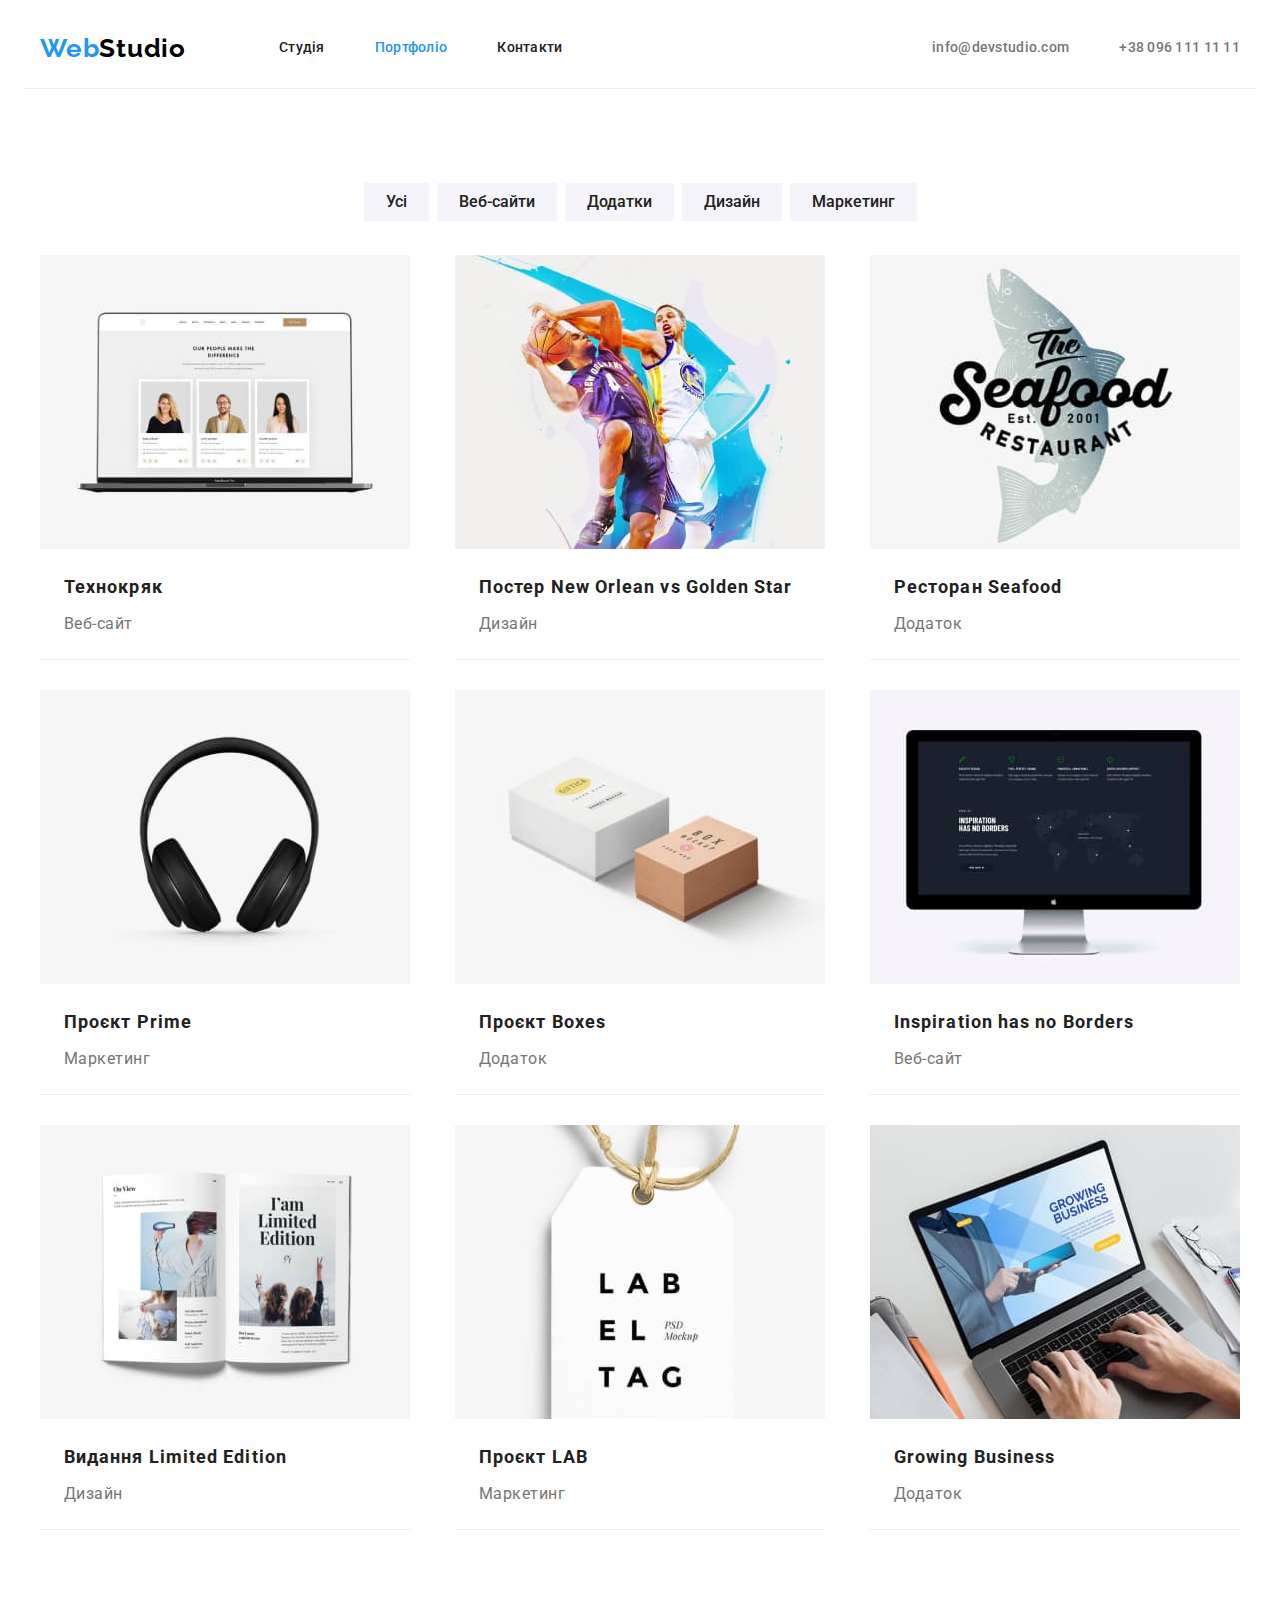
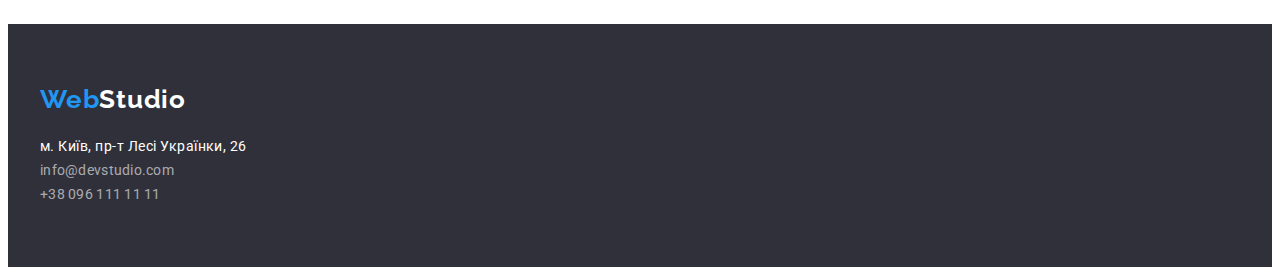
==== portfolio.html @ 33d46b4c "клонував реп №3" ====
<!DOCTYPE html>
<html lang="uk">
  <head>
    <meta charset="UTF-8" />
    <meta http-equiv="X-UA-Compatible" content="IE=edge" />
    <meta name="viewport" content="width=device-width, initial-scale=1.0" />
    <title>Портфоліо</title>
    <link rel="preconnect" href="https://fonts.googleapis.com" />
    <link rel="preconnect" href="https://fonts.gstatic.com" crossorigin />
    <link
      href="https://fonts.googleapis.com/css2?family=Raleway:wght@700&family=Roboto:wght@400;500;700;900&display=swap"
      rel="stylesheet"
    />
    <link rel="stylesheet" href="./style/style.css" />
  </head>
  <body>
    <header class="header container">
      <div class="header_nav">
        <nav class="nav">
          <a class="logo link" href="/index.html"
            ><span class="logo_color">Web</span>Studio</a
          >
          <ul class="header_list_link list">
            <li>
              <a class="nav-link link" href="./index.html">Студія</a>
            </li>
            <li>
              <a class="nav-link link current" href="./portfolio.html"
                >Портфоліо</a
              >
            </li>
            <li><a class="nav-link link" href="">Контакти</a></li>
          </ul>
        </nav>
        <div class="header_contacts">
          <a class="nav-contacts link" href="mailto:info@devstudio.com"
            >info@devstudio.com</a
          >
          <a class="nav-contacts link" href="tel:+380961111111"
            >+38 096 111 11 11</a
          >
        </div>
      </div>
    </header>
    <main>
      <section class="portfolio">
        <h1 class="visually-hidden">Галерея робіт</h1>
        <div class="container">
          <ul class="filter-list list">
            <li><button class="filter-btn" type="button">Усі</button></li>
            <li><button class="filter-btn" type="button">Веб-сайти</button></li>
            <li><button class="filter-btn" type="button">Додатки</button></li>
            <li><button class="filter-btn" type="button">Дизайн</button></li>
            <li><button class="filter-btn" type="button">Маркетинг</button></li>
          </ul>
          <ul class="gallery-list list">
            <li class="gallery-list-item">
              <a
                class="gallery-link link"
                href=""
                target="_blank"
                rel="noopener nofollow norefferer"
              >
                <img
                  src="./images/gallery-photo-1.jpg"
                  width="370"
                  alt="Веб-сайт Технокряк"
                />
                <h2 class="gallery-title">Технокряк</h2>
                <p class="gallery-text">Веб-сайт</p>
              </a>
            </li>
            <li class="gallery-list-item">
              <a
                class="gallery-link link"
                href=""
                target="_blank"
                rel="noopener nofollow norefferer"
              >
                <img
                  src="./images/gallery-photo-2.jpg"
                  width="370"
                  alt="Дизайн Постер"
                />
                <h2 class="gallery-title" lang="en">
                  Постер New Orlean vs Golden Star
                </h2>
                <p class="gallery-text">Дизайн</p>
              </a>
            </li>
            <li class="gallery-list-item">
              <a
                class="gallery-link link"
                href=""
                target="_blank"
                rel="noopener nofollow norefferer"
              >
                <img
                  src="./images/gallery-photo-3.jpg"
                  width="370"
                  alt="Додаток Ресторан"
                />
                <h2 class="gallery-title" lang="en">Ресторан Seafood</h2>
                <p class="gallery-text">Додаток</p>
              </a>
            </li>
            <li class="gallery-list-item">
              <a
                class="gallery-link link"
                href=""
                target="_blank"
                rel="noopener nofollow norefferer"
              >
                <img
                  src="./images/gallery-photo-4.jpg"
                  width="370"
                  alt="Маркетинг Проєкт"
                />
                <h2 class="gallery-title" lang="en">Проєкт Prime</h2>
                <p class="gallery-text">Маркетинг</p>
              </a>
            </li>
            <li class="gallery-list-item">
              <a
                class="gallery-link link"
                href=""
                target="_blank"
                rel="noopener nofollow norefferer"
              >
                <img
                  src="./images/gallery-photo-5.jpg"
                  width="370"
                  alt="Додаток коробок"
                />
                <h2 class="gallery-title" lang="en">Проєкт Boxes</h2>
                <p class="gallery-text">Додаток</p>
              </a>
            </li>
            <li class="gallery-list-item">
              <a
                class="gallery-link link"
                href=""
                target="_blank"
                rel="noopener nofollow norefferer"
              >
                <img
                  src="./images/gallery-photo-6.jpg"
                  width="370"
                  alt="Веб-сайт"
                />
                <h2 class="gallery-title" lang="en">
                  Inspiration has no Borders
                </h2>
                <p class="gallery-text">Веб-сайт</p>
              </a>
            </li>
            <li class="gallery-list-item">
              <a
                class="gallery-link link"
                href=""
                target="_blank"
                rel="noopener nofollow norefferer"
              >
                <img
                  src="./images/gallery-photo-7.jpg"
                  width="370"
                  alt="Дизайн Видання"
                />
                <h2 class="gallery-title" lang="en">Видання Limited Edition</h2>
                <p class="gallery-text">Дизайн</p>
              </a>
            </li>
            <li class="gallery-list-item">
              <a
                class="gallery-link link"
                href=""
                target="_blank"
                rel="noopener nofollow norefferer"
              >
                <img
                  src="./images/gallery-photo-8.jpg"
                  width="370"
                  alt="Маркетинг Проєкт лаб"
                />
                <h2 class="gallery-title" lang="en">Проєкт LAB</h2>
                <p class="gallery-text">Маркетинг</p>
              </a>
            </li>
            <li class="gallery-list-item">
              <a
                class="gallery-link link"
                href=""
                target="_blank"
                rel="noopener nofollow norefferer"
              >
                <img
                  src="./images/gallery-photo-9.jpg"
                  width="370"
                  alt="Додаток"
                />
                <h2 class="gallery-title" lang="en">Growing Business</h2>
                <p class="gallery-text">Додаток</p>
              </a>
            </li>
          </ul>
        </div>
      </section>
    </main>
    <footer class="footer">
      <div class="container">
        <a class="logo link logo_footer" href="/index.html"
          ><span class="logo_color">Web</span>Studio</a
        >
        <address class="footer-address">
          <a
            class="footer-link link"
            href="https://goo.gl/maps/j4G2z85VACKS4YgW9"
            target="_blank"
            rel="nofollow
          norefferer noopener"
            >м. Київ, пр-т Лесі Українки, 26</a
          ><br />
          <a
            class="nav-contacts link footer-contacts"
            href="mailto:info@devstudio.com"
            >info@devstudio.com</a
          ><br />
          <a class="nav-contacts link footer-contacts" href="tel:+380961111111"
            >+38 096 111 11 11</a
          >
        </address>
      </div>
    </footer>
  </body>
</html>
---- style/style.css ----
:root {
  --primary-color: #212121;
  --secondary-color: #ffffff;
  --text-color: #757575;
  --accent-color: #2196f3;
  --typical-padding: 94px;
}
p,
h1,
h2,
h3,
h4,
h5,
h6 {
  margin: 0;
}

ul,
ol {
  margin: 0;
  padding-left: 0;
  list-style: none;
}
img {
  display: block;
}

button {
  cursor: pointer;
}
/* section {
  width: 1600px;
} */
.link {
  text-decoration: none;
}
.link.current {
  color: var(--accent-color);
}
.list {
  list-style: none;
}
.visually-hidden {
  position: absolute;
  width: 1px;
  height: 1px;
  margin: -1px;
  border: 0;
  padding: 0;

  white-space: nowrap;
  clip-path: inset(100%);
  clip: rect(0 0 0 0);
  overflow: hidden;
}
.container {
  width: 1200px;
  padding: 0px 15px;
  margin: 0 auto;
}
body {
  font-family: "Roboto", sans-serif;
  letter-spacing: 0.03em;

  background: var(--secondary-color);
}
.header {
  border-bottom: 1px solid #ececec;
}
.header_nav {
  display: flex;
  align-items: center;
}
.nav {
  display: flex;
  align-items: center;
}
.logo {
  font-family: "Raleway", sans-serif;
  font-style: normal;
  font-weight: 700;
  font-size: 26px;
  line-height: 1.19;
  letter-spacing: 0.03em;

  color: #000000;
}
.logo:hover,
.logo:focus {
  color: var(--accent-color);
}
.logo_color {
  color: var(--accent-color);
}
/* .footer-logo-color {
  color: var(--secondary-color);
} */
.header_list_link {
  display: flex;
  margin-left: 93px;
  gap: 50px;
}
.nav-link {
  display: block;
  padding: 32px 0px;

  font-style: normal;
  font-weight: 500;
  font-size: 14px;
  line-height: 1.14;
  letter-spacing: 0.02em;

  color: var(--primary-color);
}
.nav-link:hover,
.nav-link:focus {
  color: var(--accent-color);
}
.header_contacts {
  display: flex;
  margin-left: auto;
  gap: 50px;
}
.nav-contacts {
  font-style: normal;
  font-weight: 500;
  font-size: 14px;
  line-height: 1.14;
  letter-spacing: 0.02em;

  color: var(--text-color);
}
.nav-contacts:hover,
.nav-contacts:focus {
  color: var(--accent-color);
}
.hero {
  padding-top: 200px;
  padding-bottom: 200px;

  background-color: teal;
}
.hero_title {
  margin-bottom: 30px;

  font-style: normal;
  font-weight: 900;
  font-size: 44px;
  line-height: 1.36;
  text-align: center;
  letter-spacing: 0.06em;
  text-transform: uppercase;

  color: var(--secondary-color);
}
.hero-btn {
  padding: 10px 32px;
  margin: 0px auto;

  font-style: normal;
  font-weight: 700;
  font-size: 16px;
  line-height: 1.88;
  display: flex;
  align-items: center;
  text-align: center;
  letter-spacing: 0.06em;

  color: var(--secondary-color);
  background: var(--accent-color);
  box-shadow: 0px 4px 4px rgba(0, 0, 0, 0.15);
  border-radius: 4px;
}
.features {
  padding-top: var(--typical-padding);
  padding-bottom: var(--typical-padding);
}
.features_list {
  display: flex;
  gap: 30px;
}
.features-title {
  margin-bottom: 10px;

  font-style: normal;
  font-weight: 700;
  font-size: 14px;
  line-height: 1.14;
  text-transform: uppercase;

  color: var(--primary-color);
}
.features-text {
  font-style: normal;
  font-weight: 400;
  font-size: 14px;
  line-height: 1.71;

  color: var(--text-color);
}
.about {
  padding-bottom: var(--typical-padding);
}
.about-title {
  margin-bottom: 50px;

  font-style: normal;
  font-weight: 700;
  font-size: 36px;
  line-height: 1.17;
  text-align: center;

  color: var(--primary-color);
}
.about-list {
  display: flex;
  gap: 30px;
}
.team {
  padding-top: var(--typical-padding);
  padding-bottom: var(--typical-padding);
}
.team-title {
  margin-bottom: 50px;

  font-style: normal;
  font-weight: 700;
  font-size: 36px;
  line-height: 1.17;
  text-align: center;

  color: var(--primary-color);
}
.team-list {
  display: flex;
  gap: 30px;
}
.card-title {
  margin-top: 30px;
  margin-bottom: 10px;

  font-style: normal;
  font-weight: 500;
  font-size: 16px;
  line-height: 1.19;
  text-align: center;

  color: var(--primary-color);
}
.card-text {
  margin-bottom: 30px;

  font-style: normal;
  font-weight: 400;
  font-size: 16px;
  line-height: 1.19;
  text-align: center;

  color: var(--text-color);
}
.footer {
  padding-top: 60px;
  padding-bottom: 60px;

  background: #2f303a;
}
.logo_footer {
  display: inline-block;
  margin-bottom: 20px;

  color: var(--secondary-color);
}
.footer-link {
  margin-bottom: 9px;

  font-style: normal;
  font-weight: 400;
  font-size: 14px;
  line-height: 1.71;

  color: var(--secondary-color);
}
.footer-link:hover,
.footer-link:focus {
  color: var(--accent-color);
}
.footer-contacts {
  font-style: normal;
  font-weight: 400;
  font-size: 14px;
  line-height: 1.71;

  color: rgba(255, 255, 255, 0.6);
}
/* ---------Портфоліо---------------------- */
.portfolio {
  padding-top: var(--typical-padding);
  padding-bottom: var(--typical-padding);
}
.filter-list {
  margin-bottom: 34px;

  display: flex;
  gap: 8px;
  justify-content: center;
}
.filter-btn {
  padding: 6px 22px;
  font-family: "Roboto", sans-serif;
  font-style: normal;
  font-weight: 500;
  font-size: 16px;
  line-height: 1.62;
  text-align: center;

  color: var(--primary-color);
  background: #f5f4fa;
  border: none;
}
.filter-btn:hover,
.filter-btn:focus {
  color: var(--secondary-color);
  background-color: var(--accent-color);
  box-shadow: 0px 3px 1px rgba(0, 0, 0, 0.1), 0px 1px 2px rgba(0, 0, 0, 0.08),
    0px 2px 2px rgba(0, 0, 0, 0.12);
  border-radius: 4px;
}
.gallery-list {
  display: flex;
  flex-wrap: wrap;
  justify-content: space-between;
  flex-basis: calc((100% - 30px) / 3);
}
.gallery-link {
  display: inline-block;
}
.gallery-list-item {
  background: var(--secondary-color);
  border-bottom: 1px solid #eeeeee;
}
.gallery-list-item:nth-last-child(-n + 3) {
  margin-bottom: 0px;
}
.gallery-list-item {
  margin-bottom: 30px;
  padding-bottom: 20px;
}
.gallery-title {
  margin: 20px 24px 4px;
  margin-bottom: 4px;

  font-style: normal;
  font-weight: 700;
  font-size: 18px;
  line-height: 2;
  letter-spacing: 0.06em;

  color: var(--primary-color);
}
.gallery-text {
  margin: 0px 24px;

  font-style: normal;
  font-weight: 400;
  font-size: 16px;
  line-height: 1.88;

  color: var(--text-color);
}
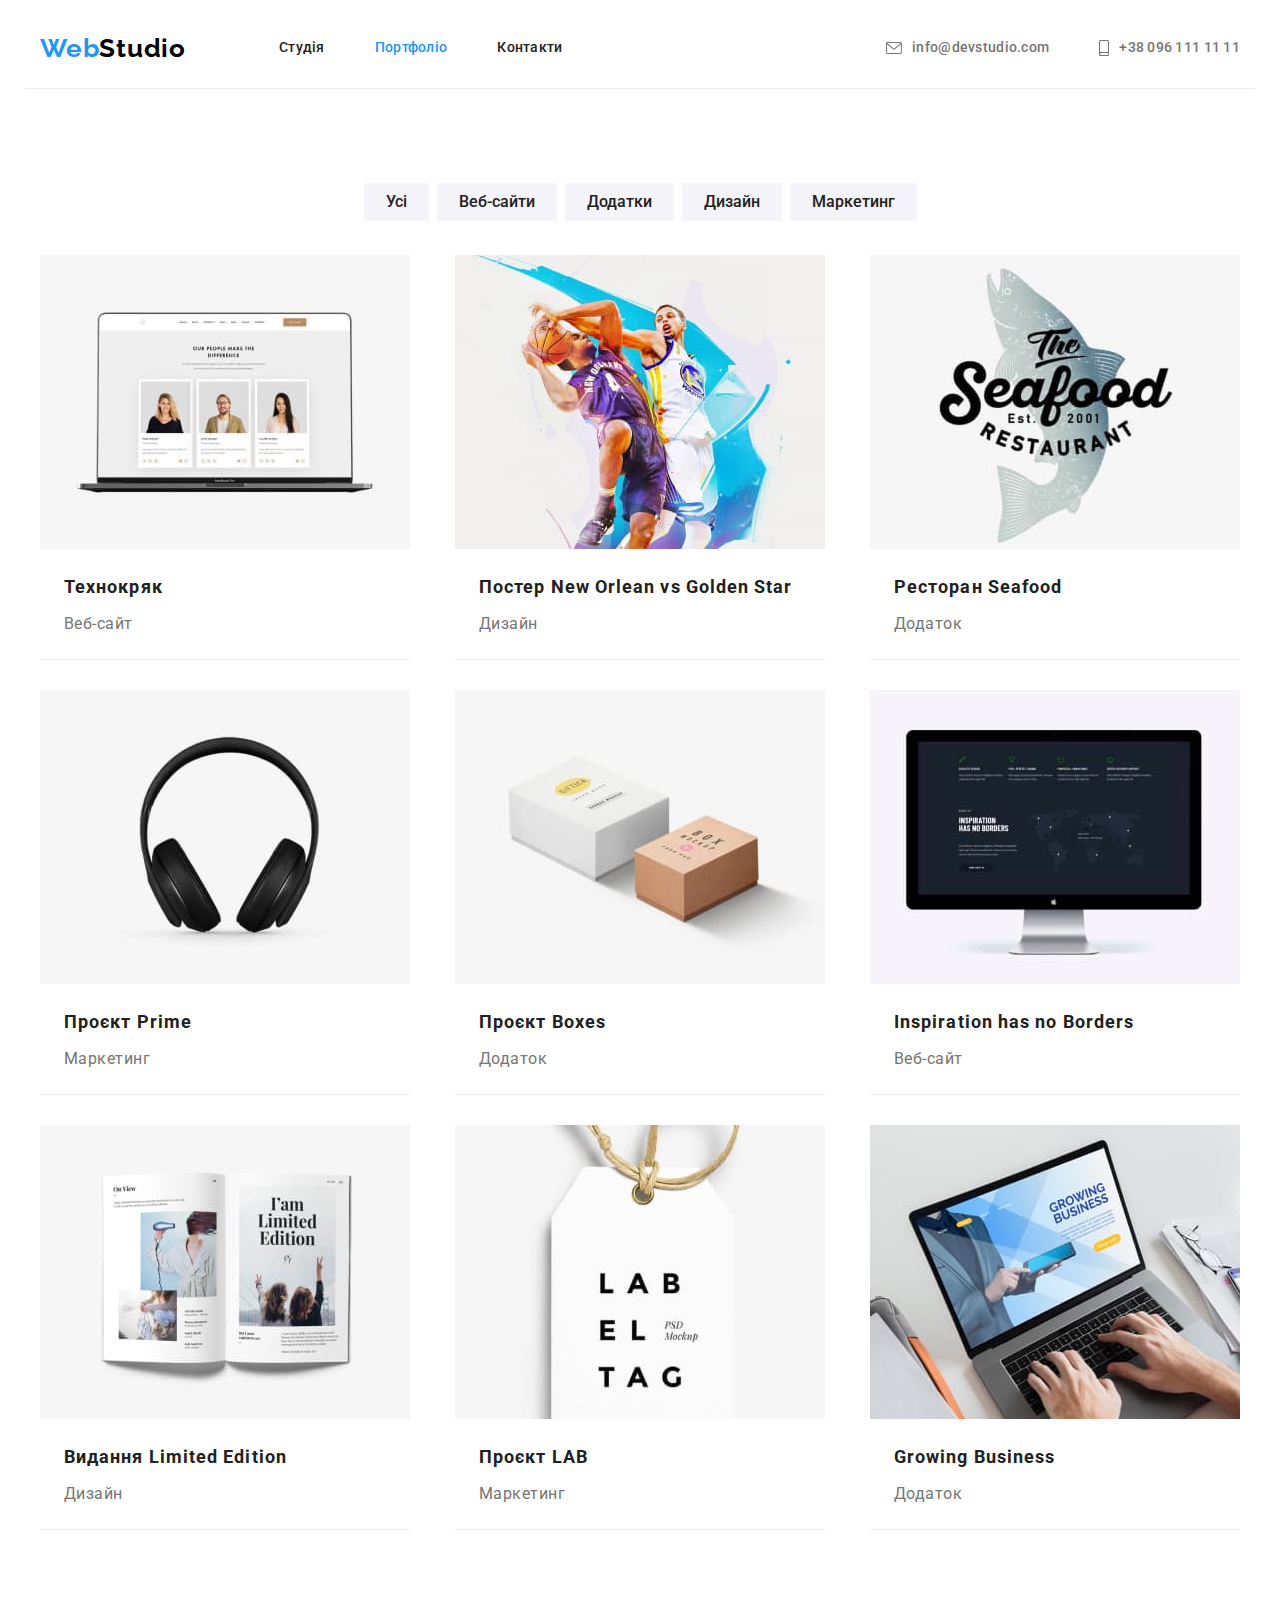
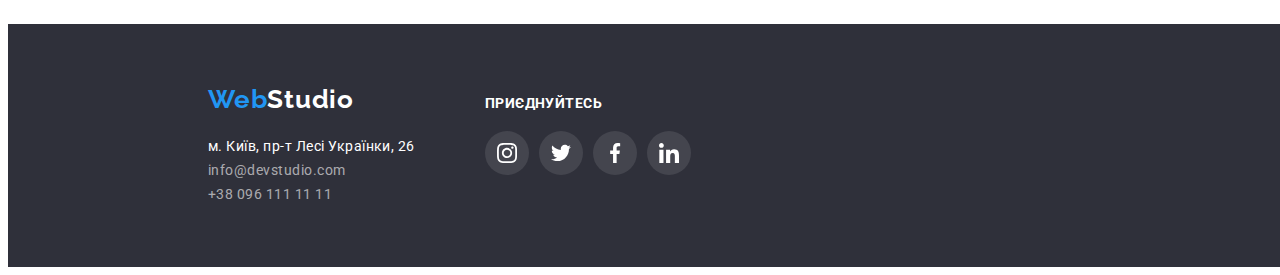
==== commit 4d4cdcc6: "додав SVG та фон" ====
--- a/portfolio.html
+++ b/portfolio.html
@@ -25,19 +25,24 @@
               <a class="nav-link link" href="./index.html">Студія</a>
             </li>
             <li>
-              <a class="nav-link link current" href="./portfolio.html"
-                >Портфоліо</a
-              >
+              <a class="nav-link link current" href="./portfolio.html">Портфоліо</a>
             </li>
             <li><a class="nav-link link" href="">Контакти</a></li>
           </ul>
         </nav>
         <div class="header_contacts">
-          <a class="nav-contacts link" href="mailto:info@devstudio.com"
-            >info@devstudio.com</a
-          >
+          <a class="nav-contacts link" href="mailto:info@devstudio.com">
+            <svg class="icon_contact" width="16" height="12">
+              <use href="./images/symbol-defs.svg#icon_mail"></use>
+            </svg>
+            info@devstudio.com</a
+          >
+
           <a class="nav-contacts link" href="tel:+380961111111"
-            >+38 096 111 11 11</a
+            ><svg class="icon_contact" width="10" height="16">
+              <use href="./images/symbol-defs.svg#icon_tel"></use>
+            </svg>
+            +38 096 111 11 11</a
           >
         </div>
       </div>
@@ -207,28 +212,83 @@
       </section>
     </main>
     <footer class="footer">
-      <div class="container">
-        <a class="logo link logo_footer" href="/index.html"
-          ><span class="logo_color">Web</span>Studio</a
-        >
-        <address class="footer-address">
-          <a
-            class="footer-link link"
-            href="https://goo.gl/maps/j4G2z85VACKS4YgW9"
-            target="_blank"
-            rel="nofollow
+      <div class="container footer_container">
+        <div>
+          <a class="logo link logo_footer" href="/index.html"
+            ><span class="logo_color">Web</span>Studio</a
+          >
+          <address class="footer-address">
+            <a
+              class="footer-link link"
+              href="https://goo.gl/maps/j4G2z85VACKS4YgW9"
+              target="_blank"
+              rel="nofollow
           norefferer noopener"
-            >м. Київ, пр-т Лесі Українки, 26</a
-          ><br />
-          <a
-            class="nav-contacts link footer-contacts"
-            href="mailto:info@devstudio.com"
-            >info@devstudio.com</a
-          ><br />
-          <a class="nav-contacts link footer-contacts" href="tel:+380961111111"
-            >+38 096 111 11 11</a
-          >
-        </address>
+              >м. Київ, пр-т Лесі Українки, 26</a
+            ><br />
+            <a class="link footer-contacts" href="mailto:info@devstudio.com"
+              >info@devstudio.com</a
+            ><br />
+            <a class="link footer-contacts" href="tel:+380961111111"
+              >+38 096 111 11 11</a
+            >
+          </address>
+        </div>
+        <div class="footer_social_container">
+          <h3 class="footer_social_title">Приєднуйтесь</h3>
+                        <ul class="team_social_list list">
+                <li class="team_social_item">
+                  <a
+                    class="team_social_link footer_social link"
+                    href="https://www.instagram.com/"
+                    target="_blank"
+                    rel="no-referrer noopener nofollow"
+                  >
+                    <svg class="team_social_icon" width="20" height="20">
+                      <use href="/images/symbol-defs.svg#icon_instagram"></use>
+                    </svg>
+                  </a>
+                </li>
+                <li class="team_social_item">
+                  <a
+                    class="team_social_link footer_social link"
+                    href="https://twitter.com/home"
+                    target="_blank"
+                    rel="no-referrer noopener nofollow"
+                  >
+                    <svg class="team_social_icon" width="20" height="20">
+                      <use href="/images/symbol-defs.svg#icon_twitter"></use>
+                    </svg>
+                  </a>
+                </li>
+                <li class="team_social_item">
+                  <a
+                    class="team_social_link footer_social link"
+                    href="https://www.facebook.com/"
+                    target="_blank"
+                    rel="no-referrer noopener nofollow"
+                  >
+                    <svg class="team_social_icon" width="20" height="20">
+                      <use href="/images/symbol-defs.svg#icon_facebook"></use>
+                    </svg>
+                  </a>
+                </li>
+                <li class="team_social_item">
+                  <a
+                    class="team_social_link footer_social link"
+                    href="https://www.linkedin.com/"
+                    target="_blank"
+                    rel="no-referrer noopener nofollow"
+                  >
+                    <svg class="team_social_icon" width="20" height="20">
+                      <use href="/images/symbol-defs.svg#icon_linkedin"></use>
+                    </svg>
+                  </a>
+                </li>
+              </ul>
+            </li>
+          </ul>
+        </div>
       </div>
     </footer>
   </body>
--- a/style/style.css
+++ b/style/style.css
@@ -53,6 +53,10 @@
   clip: rect(0 0 0 0);
   overflow: hidden;
 }
+.section {
+  padding-top: var(--typical-padding);
+  padding-bottom: var(--typical-padding);
+}
 .container {
   width: 1200px;
   padding: 0px 15px;
@@ -122,23 +126,40 @@
   gap: 50px;
 }
 .nav-contacts {
+  display: flex;
+  align-items: center;
+  justify-content: center;
+
   font-style: normal;
   font-weight: 500;
   font-size: 14px;
   line-height: 1.14;
   letter-spacing: 0.02em;
 
+  fill: currentColor;
   color: var(--text-color);
 }
 .nav-contacts:hover,
 .nav-contacts:focus {
   color: var(--accent-color);
+}
+.icon_contact {
+  margin-right: 10px;
 }
 .hero {
   padding-top: 200px;
   padding-bottom: 200px;
-
-  background-color: teal;
+  margin: 0 auto;
+  width: 1600px;
+
+  background-color: #c4c4c4;
+  background-image: linear-gradient(
+      rgba(47, 48, 58, 0.4),
+      rgba(47, 48, 58, 0.4)
+    ),
+    url(/images/hero_img.jpg);
+  background-repeat: no-repeat;
+  background-size: cover;
 }
 .hero_title {
   margin-bottom: 30px;
@@ -170,14 +191,23 @@
   background: var(--accent-color);
   box-shadow: 0px 4px 4px rgba(0, 0, 0, 0.15);
   border-radius: 4px;
-}
-.features {
-  padding-top: var(--typical-padding);
-  padding-bottom: var(--typical-padding);
+  border: none;
 }
 .features_list {
   display: flex;
   gap: 30px;
+}
+.icon_container {
+  display: flex;
+  align-items: center;
+  justify-content: center;
+
+  width: 100%;
+  height: 120px;
+  margin-bottom: 30px;
+
+  background: #f5f4fa;
+  border-radius: 4px;
 }
 .features-title {
   margin-bottom: 10px;
@@ -217,8 +247,7 @@
   gap: 30px;
 }
 .team {
-  padding-top: var(--typical-padding);
-  padding-bottom: var(--typical-padding);
+  background: #f5f4fa;
 }
 .team-title {
   margin-bottom: 50px;
@@ -234,6 +263,14 @@
 .team-list {
   display: flex;
   gap: 30px;
+}
+.team_list_item {
+  padding-bottom: 30px;
+
+  background: var(--secondary-color);
+  box-shadow: 0px 1px 3px rgba(0, 0, 0, 0.12), 0px 1px 1px rgba(0, 0, 0, 0.14),
+    0px 2px 1px rgba(0, 0, 0, 0.2);
+  border-radius: 0px 0px 4px 4px;
 }
 .card-title {
   margin-top: 30px;
@@ -258,11 +295,94 @@
 
   color: var(--text-color);
 }
+.team_social_list {
+  display: flex;
+  align-items: center;
+  justify-content: center;
+  gap: 10px;
+
+  fill: var(--text-color);
+}
+.team_social_link {
+  display: flex;
+  width: 44px;
+  height: 44px;
+  align-items: center;
+  justify-content: center;
+
+  border-radius: 50%;
+  background: var(--secondary-color);
+  color: var(--text-color);
+  fill: currentColor;
+  cursor: pointer;
+}
+.team_social_link:hover,
+.team_social_link:focus {
+  background-color: var(--accent-color);
+  color: var(--secondary-color);
+}
+.clients_title {
+  margin-bottom: 50px;
+
+  font-family: "Roboto";
+  font-style: normal;
+  font-weight: 700;
+  font-size: 36px;
+  line-height: 42px;
+  text-align: center;
+  letter-spacing: 0.03em;
+
+  color: var(--primary-color);
+}
+.clients_list {
+  display: flex;
+  align-items: center;
+  justify-content: center;
+  gap: 30px;
+}
+.clients_container {
+  display: flex;
+  align-items: center;
+  justify-content: center;
+
+  width: 170px;
+  height: 92px;
+
+  border: 1px solid #afb1b8;
+  border-radius: 4px;
+}
+.clients_link {
+  display: flex;
+  align-items: center;
+  justify-content: center;
+  padding: 16px 32px;
+
+  width: 106px;
+  height: 60px;
+
+  color: var(--text-color);
+  fill: currentColor;
+}
+.clients_link:hover,
+.clients_link:focus {
+  color: var(--accent-color);
+  fill: currentColor;
+}
+.clients_container:hover,
+.clients_container:focus {
+  border-color: var(--accent-color);
+  fill: var(--accent-color);
+}
 .footer {
   padding-top: 60px;
   padding-bottom: 60px;
-
+  width: 1600px;
+  margin: 0 auto;
   background: #2f303a;
+}
+.footer_container {
+  display: flex;
+  align-items: baseline;
 }
 .logo_footer {
   display: inline-block;
@@ -291,6 +411,30 @@
   line-height: 1.71;
 
   color: rgba(255, 255, 255, 0.6);
+}
+.footer-contacts:hover,
+.footer-contacts:focus {
+  color: var(--accent-color);
+}
+.footer_social_container {
+  margin-left: 70px;
+}
+.footer_social_title {
+  margin-bottom: 20px;
+  font-family: "Roboto";
+  font-style: normal;
+  font-weight: 700;
+  font-size: 14px;
+  line-height: 16px;
+  letter-spacing: 0.03em;
+  text-transform: uppercase;
+
+  color: var(--secondary-color);
+}
+.footer_social {
+  background: rgba(255, 255, 255, 0.1);
+  color: var(--secondary-color);
+  fill: currentColor;
 }
 /* ---------Портфоліо---------------------- */
 .portfolio {
@@ -333,17 +477,20 @@
 }
 .gallery-link {
   display: inline-block;
+  padding-bottom: 20px;
+}
+.gallery-link:hover,
+.gallery-link:focus {
+  box-shadow: 0px 1px 1px rgba(0, 0, 0, 0.12), 0px 4px 4px rgba(0, 0, 0, 0.06),
+    1px 4px 6px rgba(0, 0, 0, 0.16);
 }
 .gallery-list-item {
+  margin-bottom: 30px;
   background: var(--secondary-color);
   border-bottom: 1px solid #eeeeee;
 }
 .gallery-list-item:nth-last-child(-n + 3) {
   margin-bottom: 0px;
-}
-.gallery-list-item {
-  margin-bottom: 30px;
-  padding-bottom: 20px;
 }
 .gallery-title {
   margin: 20px 24px 4px;
